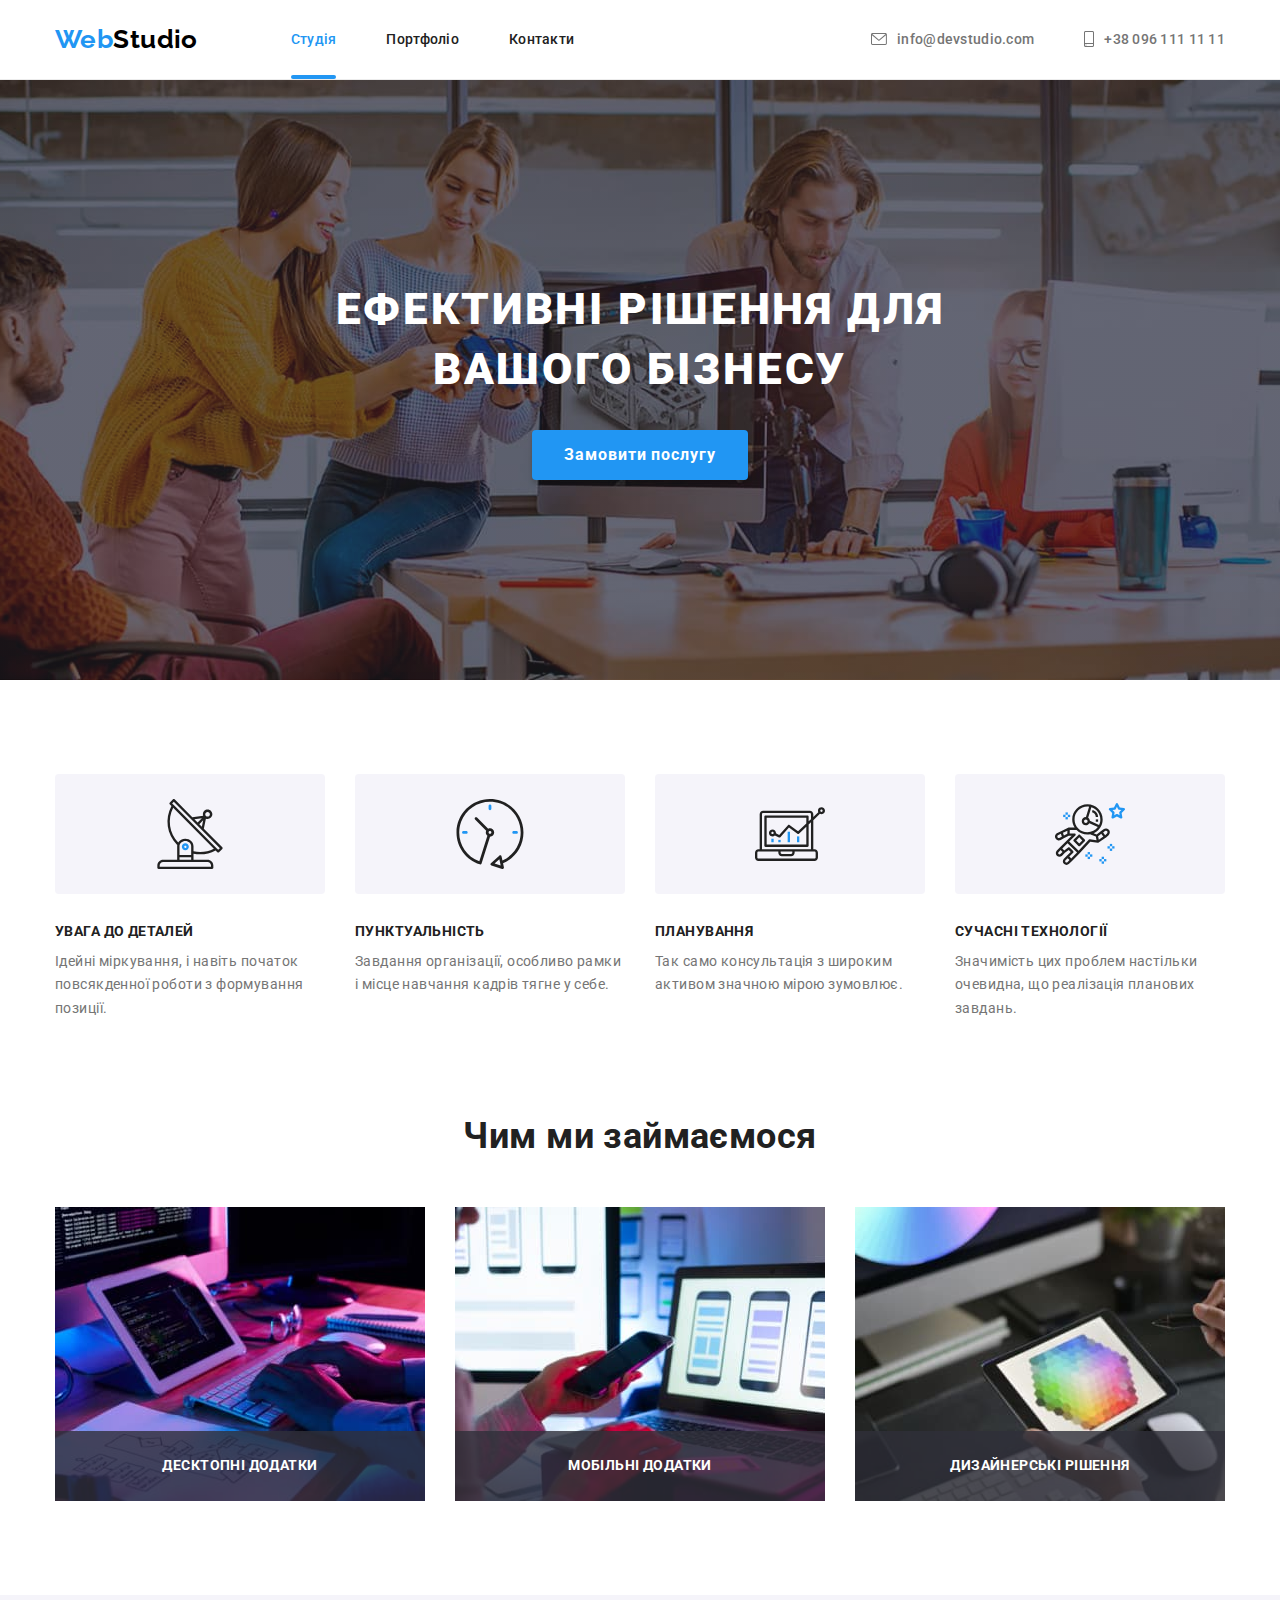
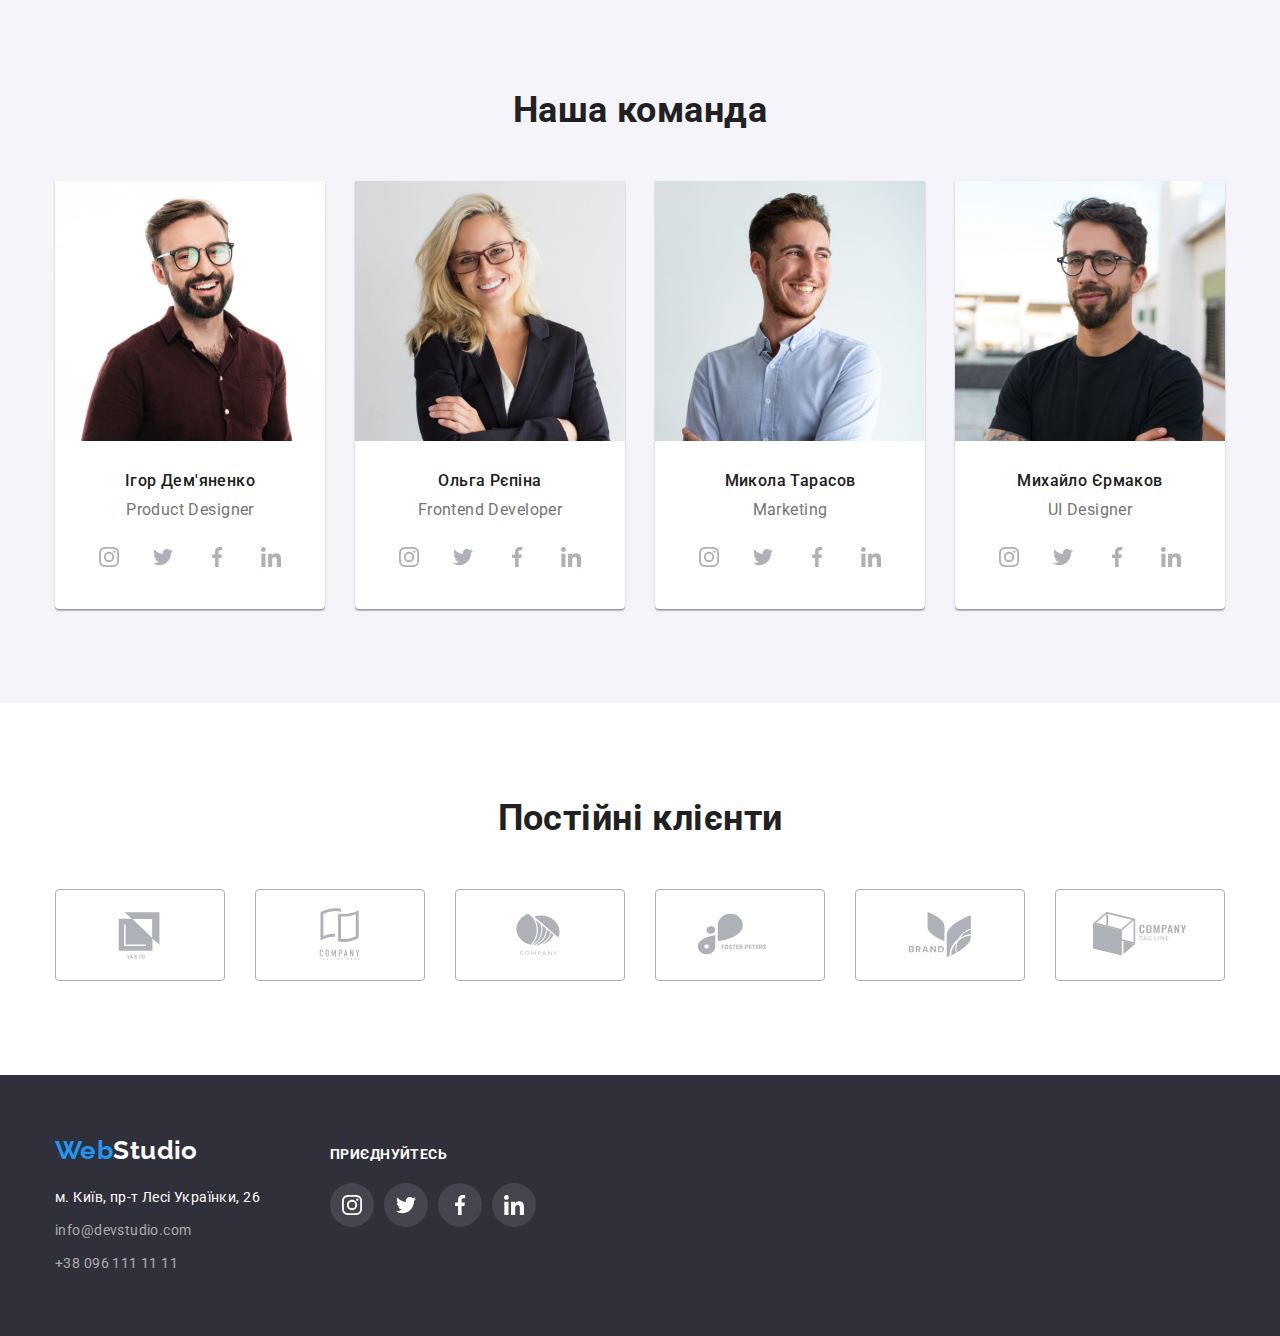
==== index.html @ 9ebc8e19 "add underline class to both pages" ====
<!DOCTYPE html>
<!-- Document layout was done by Ruslan Shcherbyna aka Anattagarbha -->
<html lang="uk">
  <!-- Service information -->
  <head>
    <meta charset="UTF-8" />
    <meta http-equiv="X-UA-Compatible" content="IE=edge" />
    <meta name="viewport" content="width=device-width, initial-scale=1.0" />
    <title>Web Studio</title>
    <link rel="preconnect" href="https://fonts.googleapis.com" />
    <link rel="preconnect" href="https://fonts.gstatic.com" crossorigin="" />
    <link
      href="https://fonts.googleapis.com/css2?family=Raleway:wght@700&amp;family=Roboto:wght@400;500;700;900&amp;display=swap"
      rel="stylesheet"
    />
    <link
      rel="stylesheet"
      href="https://cdnjs.cloudflare.com/ajax/libs/modern-normalize/1.1.0/modern-normalize.min.css"
    />
    <link rel="stylesheet" href="./css/styles.css" />
  </head>
  <!-- Page content -->
  <body>
    <!-- Page header -->
    <header class="wst-header">
      <div class="container">
        <nav class="nav-menu">
          <a class="logo no-decor" href="./index.html"
            ><span class="logo-color">Web</span>Studio</a
          >
          <ul class="nav-items no-style list">
            <li class="nav-item">
              <a class="nav-link underline" href="./index.html"
                ><span class="current">Студія</span></a
              >
            </li>
            <li class="nav-item">
              <a class="nav-link" href="./portfolio.html">Портфоліо</a>
            </li>
            <li class="nav-item">
              <a class="nav-link" href="">Контакти</a>
            </li>
          </ul>
        </nav>
        <ul class="contacts no-style list">
          <li class="contact-item">
            <a class="contact-link no-decor" href="mailto:info@devstudio.com"
              ><svg class="contact-icon" width="16" height="12">
                <use href="./images/decor/sprite.svg#envelope"></use>
              </svg>
              info@devstudio.com</a
            >
          </li>
          <li class="contact-item">
            <a class="contact-link no-decor" href="tel:+380961111111"
              ><svg class="contact-icon" width="10" height="16">
                <use href="./images/decor/sprite.svg#smartphone"></use>
              </svg>
              +38 096 111 11 11</a
            >
          </li>
        </ul>
      </div>
    </header>
    <!-- Unique page content -->
    <main>
      <!-- Section Hero -->
      <section class="hero section hero-bgn">
        <div class="container">
          <h1 class="hero-headline">Ефективні рішення для вашого бізнесу</h1>
          <button class="button pointer" type="button">Замовити послугу</button>
        </div>
      </section>
      <!-- Section Features -->
      <section class="features section">
        <div class="container">
          <h2 class="features-headline visually-hidden">Наші переваги</h2>
          <ul class="features-list no-style">
            <li class="features-item">
              <h3 class="features-title">Увага до деталей</h3>
              <p class="features-text">
                Ідейні міркування, і навіть початок повсякденної роботи з
                формування позиції.
              </p>
            </li>
            <li class="features-item">
              <h3 class="features-title">Пунктуальність</h3>
              <p class="features-text">
                Завдання організації, особливо рамки і місце навчання кадрів
                тягне у себе.
              </p>
            </li>
            <li class="features-item">
              <h3 class="features-title">Планування</h3>
              <p class="features-text">
                Так само консультація з широким активом значною мірою зумовлює.
              </p>
            </li>
            <li class="features-item">
              <h3 class="features-title">Сучасні технології</h3>
              <p class="features-text">
                Значимість цих проблем настільки очевидна, що реалізація
                планових завдань.
              </p>
            </li>
          </ul>
        </div>
      </section>
      <!-- Section Skills -->
      <section class="skills section">
        <div class="container">
          <h2 class="skills-headline">Чим ми займаємося</h2>
          <ul class="skills-list no-style">
            <li class="skills-item">
              <img
                src="./images/studio1.jpg"
                width="370"
                height="294"
                alt="програміст набирає код"
              />
              <p class="skill-function">Десктопні додатки</p>
            </li>
            <li class="skills-item">
              <img
                src="./images/studio2.jpg"
                width="370"
                height="294"
                alt="дизайн інтерфейсу користувача"
              />
              <p class="skill-function">Мобільні додатки</p>
            </li>
            <li class="skills-item">
              <img
                src="./images/studio3.jpg"
                width="370"
                height="294"
                alt="вибір кольору на графічному планшеті"
              />
              <p class="skill-function">Дизайнерські рішення</p>
            </li>
          </ul>
        </div>
      </section>
      <!-- Section Team -->
      <section class="team section">
        <div class="container">
          <h2 class="team-headline">Наша команда</h2>
          <ul class="team-list no-style">
            <li class="team-member">
              <img
                src="./images/igor.jpg"
                width="270"
                height="260"
                alt="Ігор Дем'яненко"
              />
              <div class="member-info">
                <h3 class="member-name">Ігор Дем'яненко</h3>
                <p lang="en" class="member-function">Product Designer</p>
                <ul class="social-list no-style">
                  <li class="social-item">
                    <a href="" class="social-link">
                      <svg class="social-icon" width="20" height="20">
                        <use href="./images/decor/sprite.svg#instagram"></use>
                      </svg>
                    </a>
                  </li>
                  <li class="social-item">
                    <a href="" class="social-link">
                      <svg class="social-icon" width="20" height="20">
                        <use href="./images/decor/sprite.svg#twitter"></use>
                      </svg>
                    </a>
                  </li>
                  <li class="social-item">
                    <a href="" class="social-link">
                      <svg class="social-icon" width="20" height="20">
                        <use href="./images/decor/sprite.svg#facebook"></use>
                      </svg>
                    </a>
                  </li>
                  <li class="social-item">
                    <a href="" class="social-link">
                      <svg class="social-icon" width="20" height="20">
                        <use href="./images/decor/sprite.svg#linkedin"></use>
                      </svg>
                    </a>
                  </li>
                </ul>
              </div>
            </li>
            <li class="team-member">
              <img
                src="./images/olga.jpg"
                width="270"
                height="260"
                alt="Ольга Рєпіна"
              />
              <div class="member-info">
                <h3 class="member-name">Ольга Рєпіна</h3>
                <p lang="en" class="member-function">Frontend Developer</p>
                <ul class="social-list no-style">
                  <li class="social-item">
                    <a href="" class="social-link">
                      <svg class="social-icon" width="20" height="20">
                        <use href="./images/decor/sprite.svg#instagram"></use>
                      </svg>
                    </a>
                  </li>
                  <li class="social-item">
                    <a href="" class="social-link">
                      <svg class="social-icon" width="20" height="20">
                        <use href="./images/decor/sprite.svg#twitter"></use>
                      </svg>
                    </a>
                  </li>
                  <li class="social-item">
                    <a href="" class="social-link">
                      <svg class="social-icon" width="20" height="20">
                        <use href="./images/decor/sprite.svg#facebook"></use>
                      </svg>
                    </a>
                  </li>
                  <li class="social-item">
                    <a href="" class="social-link">
                      <svg class="social-icon" width="20" height="20">
                        <use href="./images/decor/sprite.svg#linkedin"></use>
                      </svg>
                    </a>
                  </li>
                </ul>
              </div>
            </li>
            <li class="team-member">
              <img
                src="./images/mykola.jpg"
                width="270"
                height="260"
                alt="Микола Тарасов"
              />
              <div class="member-info">
                <h3 class="member-name">Микола Тарасов</h3>
                <p lang="en" class="member-function">Marketing</p>
                <ul class="social-list no-style">
                  <li class="social-item">
                    <a href="" class="social-link">
                      <svg class="social-icon" width="20" height="20">
                        <use href="./images/decor/sprite.svg#instagram"></use>
                      </svg>
                    </a>
                  </li>
                  <li class="social-item">
                    <a href="" class="social-link">
                      <svg class="social-icon" width="20" height="20">
                        <use href="./images/decor/sprite.svg#twitter"></use>
                      </svg>
                    </a>
                  </li>
                  <li class="social-item">
                    <a href="" class="social-link">
                      <svg class="social-icon" width="20" height="20">
                        <use href="./images/decor/sprite.svg#facebook"></use>
                      </svg>
                    </a>
                  </li>
                  <li class="social-item">
                    <a href="" class="social-link">
                      <svg class="social-icon" width="20" height="20">
                        <use href="./images/decor/sprite.svg#linkedin"></use>
                      </svg>
                    </a>
                  </li>
                </ul>
              </div>
            </li>
            <li class="team-member">
              <img
                src="./images/myhailo.jpg"
                width="270"
                height="260"
                alt="Михайло Єрмаков"
              />
              <div class="member-info">
                <h3 class="member-name">Михайло Єрмаков</h3>
                <p lang="en" class="member-function">UI Designer</p>
                <ul class="social-list no-style">
                  <li class="social-item">
                    <a href="" class="social-link">
                      <svg class="social-icon" width="20" height="20">
                        <use href="./images/decor/sprite.svg#instagram"></use>
                      </svg>
                    </a>
                  </li>
                  <li class="social-item">
                    <a href="" class="social-link">
                      <svg class="social-icon" width="20" height="20">
                        <use href="./images/decor/sprite.svg#twitter"></use>
                      </svg>
                    </a>
                  </li>
                  <li class="social-item">
                    <a href="" class="social-link">
                      <svg class="social-icon" width="20" height="20">
                        <use href="./images/decor/sprite.svg#facebook"></use>
                      </svg>
                    </a>
                  </li>
                  <li class="social-item">
                    <a href="" class="social-link">
                      <svg class="social-icon" width="20" height="20">
                        <use href="./images/decor/sprite.svg#linkedin"></use>
                      </svg>
                    </a>
                  </li>
                </ul>
              </div>
            </li>
          </ul>
        </div>
      </section>
      <!-- Clients -->
      <section class="clients section">
        <div class="container">
          <h2 class="clients-headline">Постійні клієнти</h2>
          <ul class="clients-list no-style">
            <li class="client-item">
              <a href="" class="client-link">
                <svg class="client-icon" width="106" height="60">
                  <use href="./images/decor/sprite.svg#logo1"></use>
                </svg>
              </a>
            </li>
            <li class="client-item">
              <a href="" class="client-link">
                <svg class="client-icon" width="106" height="60">
                  <use href="./images/decor/sprite.svg#logo2"></use>
                </svg>
              </a>
            </li>
            <li class="client-item">
              <a href="" class="client-link">
                <svg class="client-icon" width="106" height="60">
                  <use href="./images/decor/sprite.svg#logo3"></use>
                </svg>
              </a>
            </li>
            <li class="client-item">
              <a href="" class="client-link">
                <svg class="client-icon" width="106" height="60">
                  <use href="./images/decor/sprite.svg#logo4"></use>
                </svg>
              </a>
            </li>
            <li class="client-item">
              <a href="" class="client-link">
                <svg class="client-icon" width="106" height="60">
                  <use href="./images/decor/sprite.svg#logo5"></use>
                </svg>
              </a>
            </li>
            <li class="client-item">
              <a href="" class="client-link">
                <svg class="client-icon" width="106" height="60">
                  <use href="./images/decor/sprite.svg#logo6"></use>
                </svg>
              </a>
            </li>
          </ul>
        </div>
      </section>
    </main>
    <!-- Page footer -->
    <footer class="wst-footer">
      <div class="container">
        <div class="footer-wrap">
          <a class="logo no-decor" href="./index.html"
            ><span class="logo-color">Web</span
            ><span class="logo-white">Studio</span></a
          >
          <address class="address-menu">
            <ul class="address-list no-style">
              <li class="address-item">
                <a
                  class="address-link no-decor"
                  href="https://goo.gl/maps/4tvgwQAKs3iSgBmF8"
                  target="_blank"
                  rel="noopener nofollow noreferrer"
                  >м. Київ, пр-т Лесі Українки, 26</a
                >
              </li>
              <li class="address-item">
                <a
                  class="address-link no-decor"
                  href="mailto:info@devstudio.com"
                  >info@devstudio.com</a
                >
              </li>
              <li class="address-item">
                <a class="address-link no-decor" href="tel:+380961111111"
                  >+38 096 111 11 11</a
                >
              </li>
            </ul>
          </address>
        </div>
        <div class="footer-social-menu">
          <p class="footer-social-headline">Приєднуйтесь</p>
          <ul class="footer-social-list no-style">
            <li class="footer-social-item">
              <a href="" class="footer-social-link">
                <svg class="footer-social-icon" width="20" height="20">
                  <use href="./images/decor/sprite.svg#instagram"></use>
                </svg>
              </a>
            </li>
            <li class="footer-social-item">
              <a href="" class="footer-social-link">
                <svg class="footer-social-icon" width="20" height="20">
                  <use href="./images/decor/sprite.svg#twitter"></use>
                </svg>
              </a>
            </li>
            <li class="footer-social-item">
              <a href="" class="footer-social-link">
                <svg class="footer-social-icon" width="20" height="20">
                  <use href="./images/decor/sprite.svg#facebook"></use>
                </svg>
              </a>
            </li>
            <li class="footer-social-item">
              <a href="" class="footer-social-link">
                <svg class="footer-social-icon" width="20" height="20">
                  <use href="./images/decor/sprite.svg#linkedin"></use>
                </svg>
              </a>
            </li>
          </ul>
        </div>
      </div>
    </footer>
  </body>
</html>
---- css/styles.css ----
/* определение css-переменных */

:root {
  --brand-color: #2196f3;
  --bgn-color: #ffffff;
  --second-bgn-color: #f5f4fa;
  --third-bgn-color: #2f303a;
  --social-bgn-color: rgba(255, 255, 255, 0.1);
  --font-color: #212121;
  --small-text: #757575;
  --active-color: #188ce8;
  --border-color: #eeeeee;
  --hdr-border-color: #ececec;
  --hero-bgn-color: #c4c4c4;
  --func-bgn-color: rgba(47, 48, 58, 0.8);
  --hero-gdn-color: rgba(47, 48, 58, 0.4);
  --icon-fill-color: #afb1b8;
  --mr-black: #000000;
  --mr-white: #ffffff;
  --address-color: rgba(255, 255, 255, 0.6);
  --hero-btn-shadow: rgba(0, 0, 0, 0.15);
  --member-shadow-1: rgba(0, 0, 0, 0.12);
  --member-shadow-2: rgba(0, 0, 0, 0.14);
  --member-shadow-3: rgba(0, 0, 0, 0.2);
  --port-btn-shadow-1: rgba(0, 0, 0, 0.1);
  --port-btn-shadow-2: rgba(0, 0, 0, 0.08);
  --port-btn-shadow-3: rgba(0, 0, 0, 0.12);
  --project-box-shadow: rgba(0, 0, 0, 0.25);
  --font-primary: "Roboto", "Arial", sans-serif;
}

/* глобальный стиль страницы */

body {
  background-color: var(--bgn-color);
  color: var(--font-color);
  font-family: var(--font-primary);
  font-size: 14px;
  font-style: normal;
  letter-spacing: 0.03em;
}

.no-style {
  list-style: none;
}

.no-decor {
  text-decoration: none;
}

.pointer {
  cursor: pointer;
}

.visually-hidden {
  position: absolute;
  white-space: nowrap;
  width: 1px;
  height: 1px;
  overflow: hidden;
  border: 0;
  padding: 0;
  clip: rect(0 0 0 0);
  clip-path: inset(50%);
  margin: -1px;
}

ul,
ol {
  margin: 0;
  padding-left: 0;
}

p,
h1,
h2,
h3,
h4,
h5,
h6 {
  margin: 0;
}

img {
  display: block;
  max-width: 100%;
  height: auto;
}

.container {
  max-width: 1200px;
  margin-left: auto;
  margin-right: auto;
  padding-left: 15px;
  padding-right: 15px;
}

.section {
  padding-bottom: 94px;
  padding-top: 94px;
  background-color: var(--bgn-color);
}

/* header */

.wst-header {
  padding: 24px 0;
  border-bottom: 1px solid var(--hdr-border-color);
}

.wst-header > .container {
  display: flex;
}

.wst-header .list {
  display: flex;
  gap: 50px;
}

.wst-header .logo {
  margin-right: 93px;
}

/* логотип */

.logo {
  color: var(--mr-black);
  font-family: "Raleway";
  font-size: 26px;
  font-weight: 700;
  line-height: 1.19;
}

.logo-color {
  color: var(--brand-color);
}

.logo-white {
  color: var(--mr-white);
}

.wst-footer .logo {
  display: inline-block;
}

/* меню навигации */

.nav-item > .nav-link {
  color: var(--font-color);
  font-weight: 500;
  letter-spacing: 0.02em;
  line-height: 1.143;
  text-decoration: none;
}

.nav-link:hover,
.nav-link:focus {
  color: var(--brand-color);
}

.current {
  color: var(--brand-color);
}

.nav-menu {
  display: flex;
  align-items: center;
}

.underline {
  color: var(--brand-color);
  position: relative;
}

.underline::after {
  content: "";
  position: absolute;
  width: 100%;
  height: 4px;
  border-radius: 4px;
  left: 0;
  background-color: var(--brand-color);
  bottom: -32px;
}

/* меню контактов */

.contact-item > .contact-link {
  color: var(--small-text);
  font-weight: 500;
  letter-spacing: 0.02em;
  line-height: 1.143;
  display: flex;
  align-items: center;
}

.contact-link:hover,
.contact-link:focus {
  color: var(--brand-color);
}

.contact-icon {
  fill: currentColor;
  margin-right: 10px;
}

.contacts {
  display: flex;
  align-items: center;
  margin-left: auto;
}

/* стиль секции hero */

.hero.section {
  padding-top: 200px;
  padding-bottom: 200px;
  background-color: var(--third-bgn-color);
  text-align: center;
}

.hero-headline {
  color: var(--mr-white);
  font-weight: 900;
  font-size: 44px;
  line-height: 1.36;
  letter-spacing: 0.06em;
  text-transform: uppercase;
  width: 696px;
  margin-bottom: 30px;
  margin-left: auto;
  margin-right: auto;
}

.button {
  background-color: var(--brand-color);
  box-shadow: 0px 4px 4px var(--hero-btn-shadow);
  color: var(--mr-white);
  font-family: var(--font-primary);
  font-size: 16px;
  font-weight: 700;
  letter-spacing: 0.06em;
  line-height: 1.875;
  border: 1px solid var(--first-active-color);
  border-radius: 4px;
  text-align: center;
  min-width: 216px;
  min-height: 50px;
  padding: 10px 32px;
}

.button:active {
  background-color: var(--active-color);
  border-color: var(--active-color);
}

.hero-bgn {
  max-width: 1600px;
  margin-left: auto;
  margin-right: auto;
  background-color: var(--hero-bgn-color);
  background-repeat: no-repeat;
  background-position: center;
  background-size: cover;
  background-image: linear-gradient(
      var(--hero-gdn-color),
      var(--hero-gdn-color)
    ),
    url("../images/decor/hero.jpg");
}

/* стиль секции features */

.features.section {
  padding-bottom: 0;
}

.features-headline {
  font-size: 36px;
  line-height: 1.17;
}

.features-title {
  line-height: 1.14;
  text-transform: uppercase;
  margin-bottom: 10px;
  font-size: 14px;
}

.features-item > .features-text {
  color: var(--small-text);
  line-height: 1.7;
}

.features-list {
  display: flex;
  flex-wrap: wrap;
  justify-content: space-between;
}

.features-item {
  max-width: 270px;
  flex-basis: 270px;
}

.features-item::before {
  content: "";
  display: block;
  background-color: var(--second-bgn-color);
  width: 270px;
  height: 120px;
  border-radius: 4px;
  margin-bottom: 30px;
}

.features-item:nth-child(1)::before {
  background-image: url("../images/decor/group-01.svg");
  background-repeat: no-repeat;
  background-position: center;
}
.features-item:nth-child(2)::before {
  background-image: url("../images/decor/group-02.svg");
  background-repeat: no-repeat;
  background-position: center;
}
.features-item:nth-child(3)::before {
  background-image: url("../images/decor/group-03.svg");
  background-repeat: no-repeat;
  background-position: center;
}
.features-item:nth-child(4)::before {
  background-image: url("../images/decor/group-04.svg");
  background-repeat: no-repeat;
  background-position: center;
}

/* стиль секции skills */

.skills-headline {
  font-size: 36px;
  line-height: 1.17;
  text-align: center;
  margin-bottom: 50px;
}

.skills-list {
  display: flex;
  flex-wrap: wrap;
  gap: 30px;
}

.skills-item {
  position: relative;
}

.skill-function {
  line-height: 1.14;
  text-transform: uppercase;
  margin-bottom: 10px;
  font-size: 14px;
  font-weight: 700;
  position: absolute;
  bottom: 0;
  display: flex;
  justify-content: center;
  align-items: center;
  width: 100%;
  color: var(--mr-white);
  margin-bottom: 0;
  min-height: 70px;
  background: var(--func-bgn-color);
}

/* стиль секции team */

.team {
  background-color: var(--second-bgn-color);
}

.team-member {
  box-shadow: 0px 1px 3px var(--member-shadow-1),
    0px 1px 1px var(--member-shadow-2), 0px 2px 1px var(--member-shadow-3);
  background-color: var(--mr-white);
  max-width: 270px;
  border-bottom-left-radius: 4px;
  border-bottom-right-radius: 4px;
}

.team-headline {
  font-size: 36px;
  line-height: 1.17;
  text-align: center;
  margin-bottom: 50px;
}

.member-info {
  padding: 30px 0;
}

.member-info > .member-name {
  font-weight: 500;
  font-size: 16px;
  line-height: 1.188;
  margin-bottom: 10px;
  text-align: center;
}

.member-info > .member-function {
  color: var(--small-text);
  font-size: 16px;
  line-height: 1.188;
  text-align: center;
  margin-bottom: 16px;
}

.team-list {
  display: flex;
  gap: 30px;
  flex-wrap: wrap;
}

.social-list {
  display: flex;
  gap: 10px;
  justify-content: center;
}

.social-link {
  width: 44px;
  height: 44px;
  border-radius: 50%;
  background-color: inherit;
  display: flex;
  align-items: center;
  justify-content: center;
  fill: var(--icon-fill-color);
}

.social-link:hover,
.social-link:focus {
  background-color: var(--brand-color);
  fill: var(--bgn-color);
}

/* клиенты */

.clients-headline {
  font-size: 36px;
  line-height: 1.17;
  text-align: center;
  margin-bottom: 50px;
}

.clients-list {
  display: flex;
  gap: 30px;
  width: 100%;
}

.client-item {
  width: calc((100% - 150px + 12px) / 6);
  display: flex;
}

.client-link {
  width: calc(100%);
  height: 92px;
  border: 1px solid var(--icon-fill-color);
  border-radius: 4px;
  fill: var(--icon-fill-color);
  display: flex;
  align-items: center;
  justify-content: center;
}

.client-link:hover,
.client-link:focus {
  fill: var(--brand-color);
  border-color: var(--brand-color);
}

/* footer */

.wst-footer {
  background-color: var(--third-bgn-color);
  padding: 60px 0;
}

.wst-footer .logo {
  margin-bottom: 20px;
}

.wst-footer > .container {
  display: flex;
  align-items: baseline;
}

/* adress menu */

.address-item > .address-link {
  color: var(--mr-white);
  font-style: normal;
  line-height: 1.7;
}

.address-item > .address-link:hover,
.address-item > .address-link:focus {
  color: var(--brand-color);
}

.address-item [href="mailto:info@devstudio.com"] {
  color: var(--address-color);
}

.address-item [href="tel:+380961111111"] {
  color: var(--address-color);
}

.address-item:not(:last-child) {
  margin-bottom: 9px;
}

/* social menu */

.footer-social-menu {
  display: block;
  width: 206px;
  margin-left: 70px;
}

.footer-social-headline {
  font-weight: 700;
  font-size: 14px;
  line-height: 1.14;
  letter-spacing: 0.03em;
  text-transform: uppercase;
  color: var(--mr-white);
  margin-bottom: 20px;
}

.footer-social-icon {
  width: 20px;
  height: 20px;
}

.footer-social-list {
  display: flex;
  gap: 10px;
  justify-content: center;
}

.footer-social-link {
  width: 44px;
  height: 44px;
  border-radius: 50%;
  background-color: var(--social-bgn-color);
  display: flex;
  align-items: center;
  justify-content: center;
  fill: var(--mr-white);
}

.footer-social-link:hover,
.footer-social-link:focus {
  background-color: var(--brand-color);
}

/* страница portfolio */

.portfolio-headline {
  font-size: 36px;
  line-height: 1.17;
}

/* фильтр проектов */

.portfolio-button {
  font-family: "Roboto", sans-serif;
  font-size: 16px;
  font-weight: 500;
  line-height: 1.625;
  text-align: center;
  background-color: var(--second-bgn-color);
  border-color: var(--second-bgn-color);
  border-radius: 4px;
  border-style: solid;
  padding: 6px 25px;
  min-height: 38px;
}

.portfolio-button:hover,
.portfolio-button:focus,
.portfolio-button:active {
  background-color: var(--brand-color);
  border-color: var(--brand-color);
  color: var(--mr-white);
  box-shadow: 0px 3px 1px var(--port-btn-shadow-1),
    0px 1px 2px var(--port-btn-shadow-2), 0px 2px 2px var(--port-btn-shadow-3);
}

.portfolio-filter {
  display: flex;
  justify-content: center;
  gap: 8px;
  margin-bottom: 50px;
}

/* список проектов */

.project-item {
  width: calc((100% - 60px) / 3);
}

.project-info {
  border: 1px solid var(--border-color);
  border-top-width: 0;
  border-top-style: hidden;
  padding: 20px 24px;
}

.project-info > .project-name {
  font-size: 18px;
  letter-spacing: 0.06em;
  line-height: 2;
  margin-bottom: 4px;
  color: var(--font-color);
}

.project-info > .project-function {
  font-size: 16px;
  color: var(--small-text);
  line-height: 1.875;
}

.portfolio-projects {
  display: flex;
  flex-wrap: wrap;
  gap: 30px;
}

.project-link {
  display: block;
}

.project-link:hover {
  box-shadow: 0px 4px 4px var(--project-box-shadow);
}
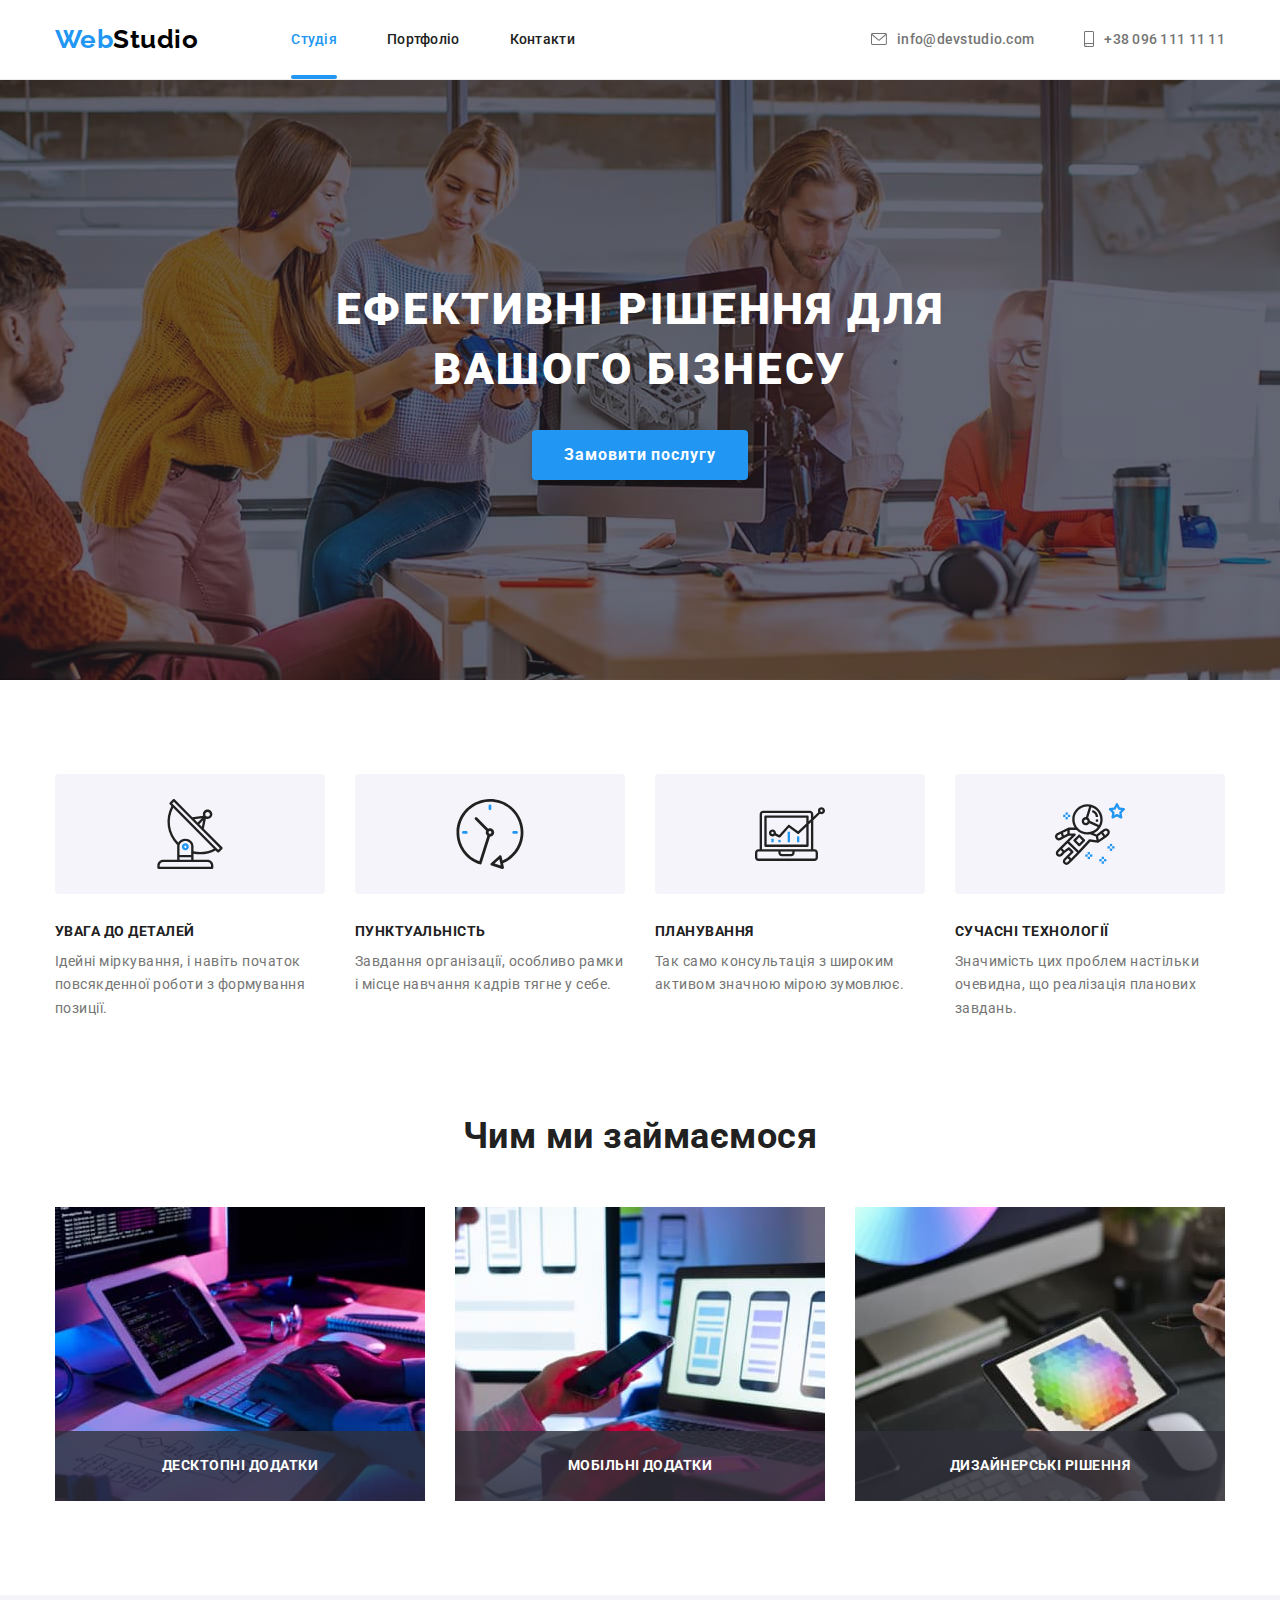
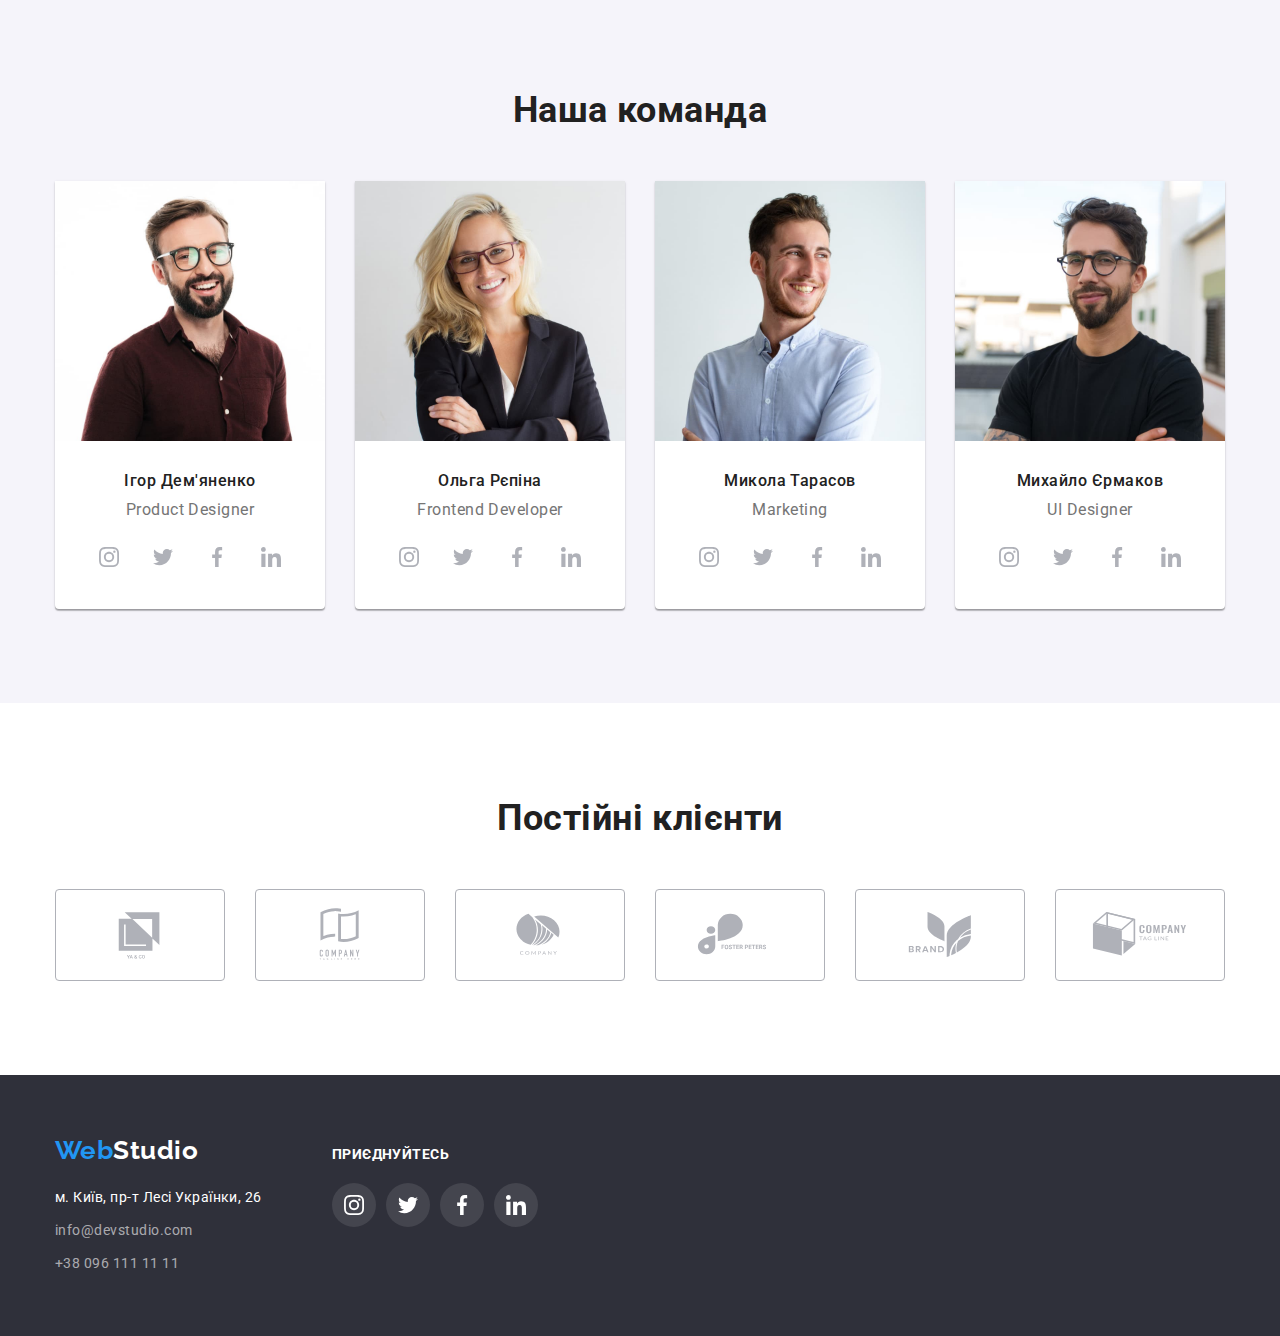
==== commit 1a126775: "set up color trans for studio page" ====
--- a/index.html
+++ b/index.html
@@ -35,16 +35,20 @@
               >
             </li>
             <li class="nav-item">
-              <a class="nav-link" href="./portfolio.html">Портфоліо</a>
+              <a class="nav-link color-trans" href="./portfolio.html"
+                >Портфоліо</a
+              >
             </li>
             <li class="nav-item">
-              <a class="nav-link" href="">Контакти</a>
+              <a class="nav-link color-trans" href="">Контакти</a>
             </li>
           </ul>
         </nav>
         <ul class="contacts no-style list">
           <li class="contact-item">
-            <a class="contact-link no-decor" href="mailto:info@devstudio.com"
+            <a
+              class="contact-link no-decor color-trans"
+              href="mailto:info@devstudio.com"
               ><svg class="contact-icon" width="16" height="12">
                 <use href="./images/decor/sprite.svg#envelope"></use>
               </svg>
@@ -52,7 +56,9 @@
             >
           </li>
           <li class="contact-item">
-            <a class="contact-link no-decor" href="tel:+380961111111"
+            <a
+              class="contact-link no-decor color-trans"
+              href="tel:+380961111111"
               ><svg class="contact-icon" width="10" height="16">
                 <use href="./images/decor/sprite.svg#smartphone"></use>
               </svg>
@@ -380,7 +386,7 @@
             <ul class="address-list no-style">
               <li class="address-item">
                 <a
-                  class="address-link no-decor"
+                  class="address-link no-decor color-trans"
                   href="https://goo.gl/maps/4tvgwQAKs3iSgBmF8"
                   target="_blank"
                   rel="noopener nofollow noreferrer"
@@ -389,13 +395,15 @@
               </li>
               <li class="address-item">
                 <a
-                  class="address-link no-decor"
+                  class="address-link no-decor color-trans"
                   href="mailto:info@devstudio.com"
                   >info@devstudio.com</a
                 >
               </li>
               <li class="address-item">
-                <a class="address-link no-decor" href="tel:+380961111111"
+                <a
+                  class="address-link no-decor color-trans"
+                  href="tel:+380961111111"
                   >+38 096 111 11 11</a
                 >
               </li>
--- a/css/styles.css
+++ b/css/styles.css
@@ -35,7 +35,7 @@
   background-color: var(--bgn-color);
   color: var(--font-color);
   font-family: var(--font-primary);
-  font-size: 14px;
+  /* font-size: 14px; */
   font-style: normal;
   letter-spacing: 0.03em;
 }
@@ -101,6 +101,12 @@
   background-color: var(--bgn-color);
 }
 
+.color-trans {
+  transition-property: color;
+  transition-duration: 250ms;
+  transition-timing-function: cubic-bezier(0.4, 0, 0.2, 1);
+}
+
 /* header */
 
 .wst-header {
@@ -151,6 +157,7 @@
   letter-spacing: 0.02em;
   line-height: 1.143;
   text-decoration: none;
+  font-size: 14px;
 }
 
 .nav-link:hover,
@@ -168,7 +175,6 @@
 }
 
 .underline {
-  color: var(--brand-color);
   position: relative;
 }
 
@@ -190,6 +196,7 @@
   font-weight: 500;
   letter-spacing: 0.02em;
   line-height: 1.143;
+  font-size: 14px;
   display: flex;
   align-items: center;
 }
@@ -215,7 +222,6 @@
 .hero.section {
   padding-top: 200px;
   padding-bottom: 200px;
-  background-color: var(--third-bgn-color);
   text-align: center;
 }
 
@@ -290,6 +296,7 @@
 .features-item > .features-text {
   color: var(--small-text);
   line-height: 1.7;
+  font-size: 14px;
 }
 
 .features-list {
@@ -501,6 +508,7 @@
   color: var(--mr-white);
   font-style: normal;
   line-height: 1.7;
+  font-size: 14px;
 }
 
 .address-item > .address-link:hover,
